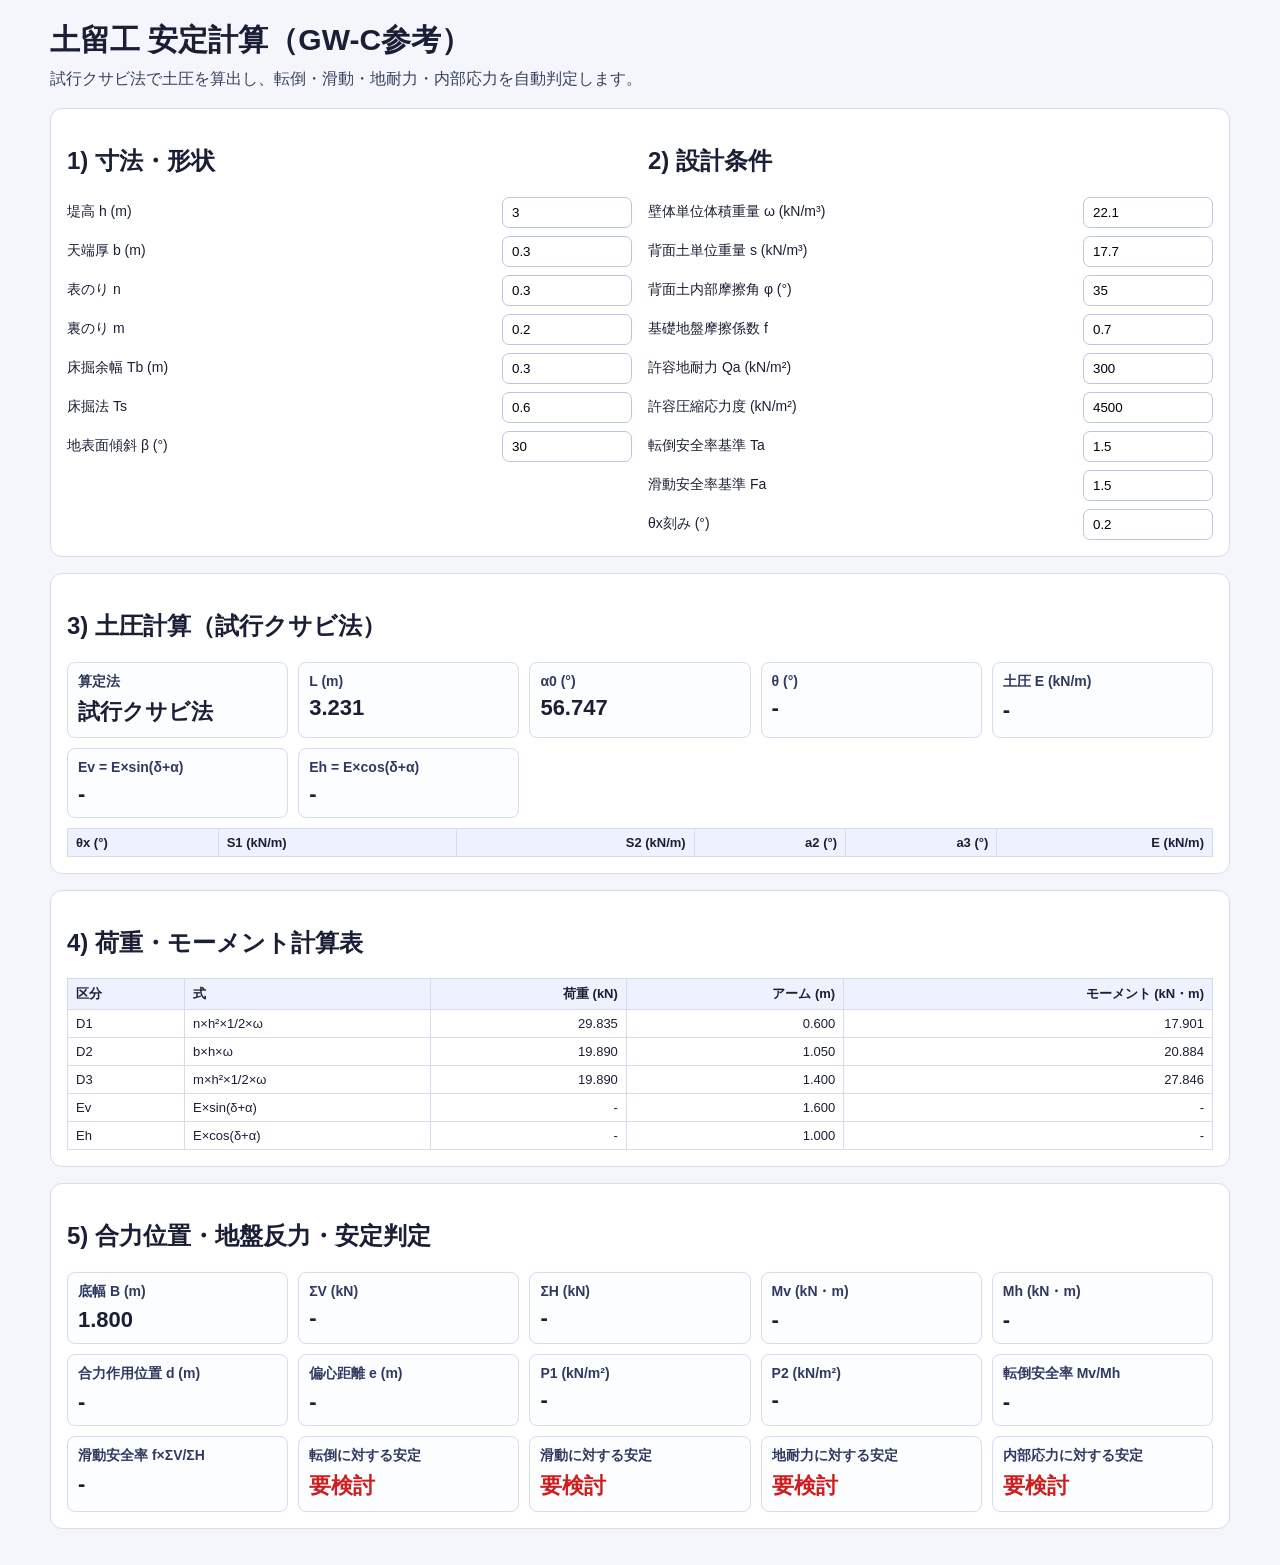
==== 土留工安定計算web/index.html @ aae032aa "Add web-based retaining wall stability calculator" ====
<!doctype html>
<html lang="ja">
<head>
  <meta charset="UTF-8" />
  <meta name="viewport" content="width=device-width, initial-scale=1.0" />
  <title>土留工 安定計算WEB</title>
  <link rel="stylesheet" href="style.css" />
</head>
<body>
  <main class="container">
    <h1>土留工 安定計算（GW-C参考）</h1>
    <p class="lead">試行クサビ法で土圧を算出し、転倒・滑動・地耐力・内部応力を自動判定します。</p>

    <section class="card grid2">
      <div>
        <h2>1) 寸法・形状</h2>
        <div id="geom-fields" class="fields"></div>
      </div>
      <div>
        <h2>2) 設計条件</h2>
        <div id="cond-fields" class="fields"></div>
      </div>
    </section>

    <section class="card">
      <h2>3) 土圧計算（試行クサビ法）</h2>
      <div id="earth-kpis" class="result-grid"></div>
      <table id="wedge-table">
        <thead>
          <tr>
            <th>θx (°)</th><th>S1 (kN/m)</th><th>S2 (kN/m)</th><th>a2 (°)</th><th>a3 (°)</th><th>E (kN/m)</th>
          </tr>
        </thead>
        <tbody></tbody>
      </table>
    </section>

    <section class="card">
      <h2>4) 荷重・モーメント計算表</h2>
      <table id="force-table">
        <thead>
          <tr><th>区分</th><th>式</th><th>荷重 (kN)</th><th>アーム (m)</th><th>モーメント (kN・m)</th></tr>
        </thead>
        <tbody></tbody>
      </table>
    </section>

    <section class="card">
      <h2>5) 合力位置・地盤反力・安定判定</h2>
      <div id="result-kpis" class="result-grid"></div>
    </section>
  </main>

  <script src="script.js"></script>
</body>
</html>
---- 土留工安定計算web/style.css ----
:root { color-scheme: light; }
body { margin: 0; font-family: "Hiragino Kaku Gothic ProN", "Yu Gothic", sans-serif; background: #f4f6fb; color: #1a1f35; }
.container { max-width: 1180px; margin: 0 auto; padding: 20px; }
h1 { margin: 0 0 8px; font-size: 30px; }
.lead { margin: 0 0 18px; color: #374062; }
.card { background: #fff; border: 1px solid #d7dced; border-radius: 12px; padding: 16px; margin-bottom: 16px; }
.grid2 { display: grid; grid-template-columns: repeat(auto-fit, minmax(320px, 1fr)); gap: 16px; }
.fields { display: grid; grid-template-columns: 1fr 130px; gap: 8px 10px; align-items: center; }
.fields label { font-size: 14px; }
.fields input { width: 100%; box-sizing: border-box; padding: 7px 9px; border: 1px solid #bcc5e0; border-radius: 7px; }
table { width: 100%; border-collapse: collapse; margin-top: 10px; font-size: 13px; }
th, td { border: 1px solid #d7dced; padding: 6px 8px; text-align: right; }
th:first-child, td:first-child, th:nth-child(2), td:nth-child(2) { text-align: left; }
th { background: #eef2ff; }
.result-grid { display: grid; grid-template-columns: repeat(auto-fit, minmax(220px, 1fr)); gap: 10px; }
.kpi { border: 1px solid #d7dced; border-radius: 8px; padding: 10px; background: #fcfdff; }
.kpi h3 { margin: 0 0 6px; font-size: 14px; color: #303a60; }
.kpi .v { font-size: 22px; font-weight: 700; }
.pass { color: #0d8a3d; }
.fail { color: #cc2020; }
.sub { font-size: 12px; color: #5f6888; }
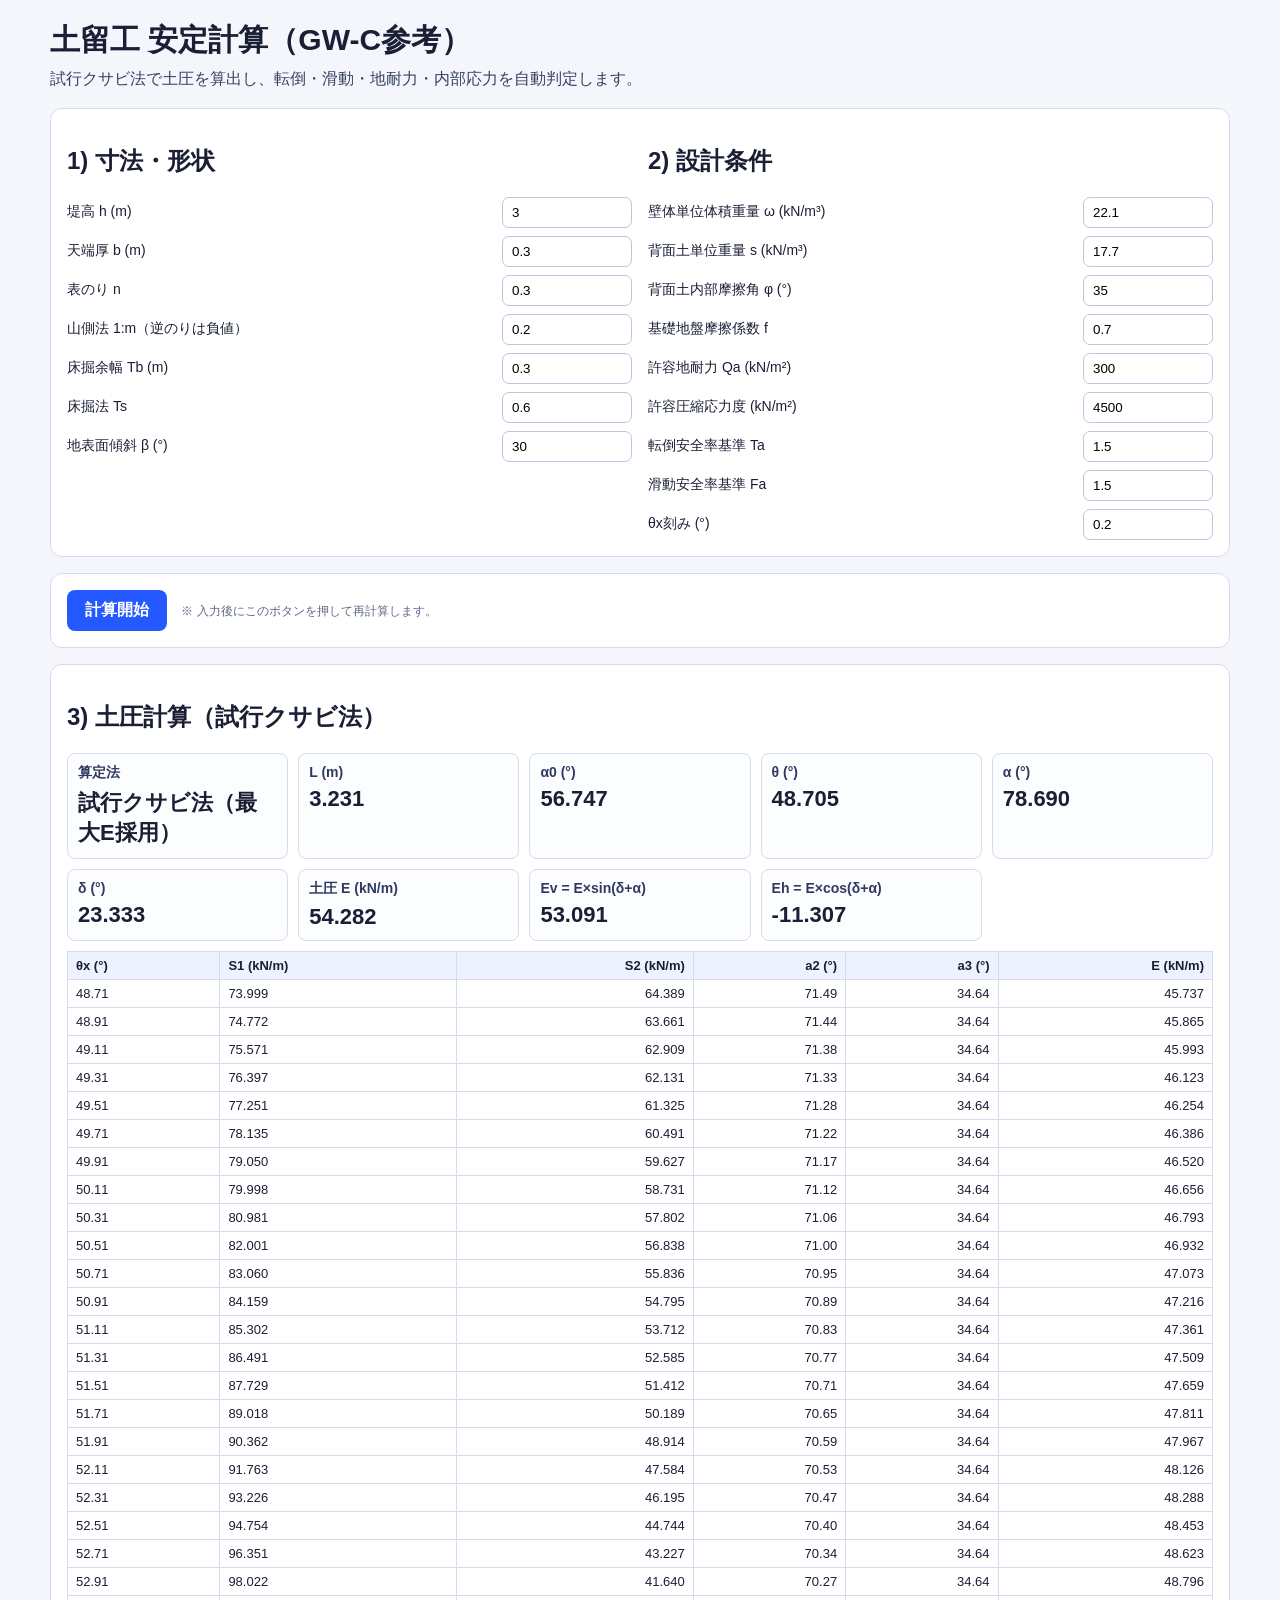
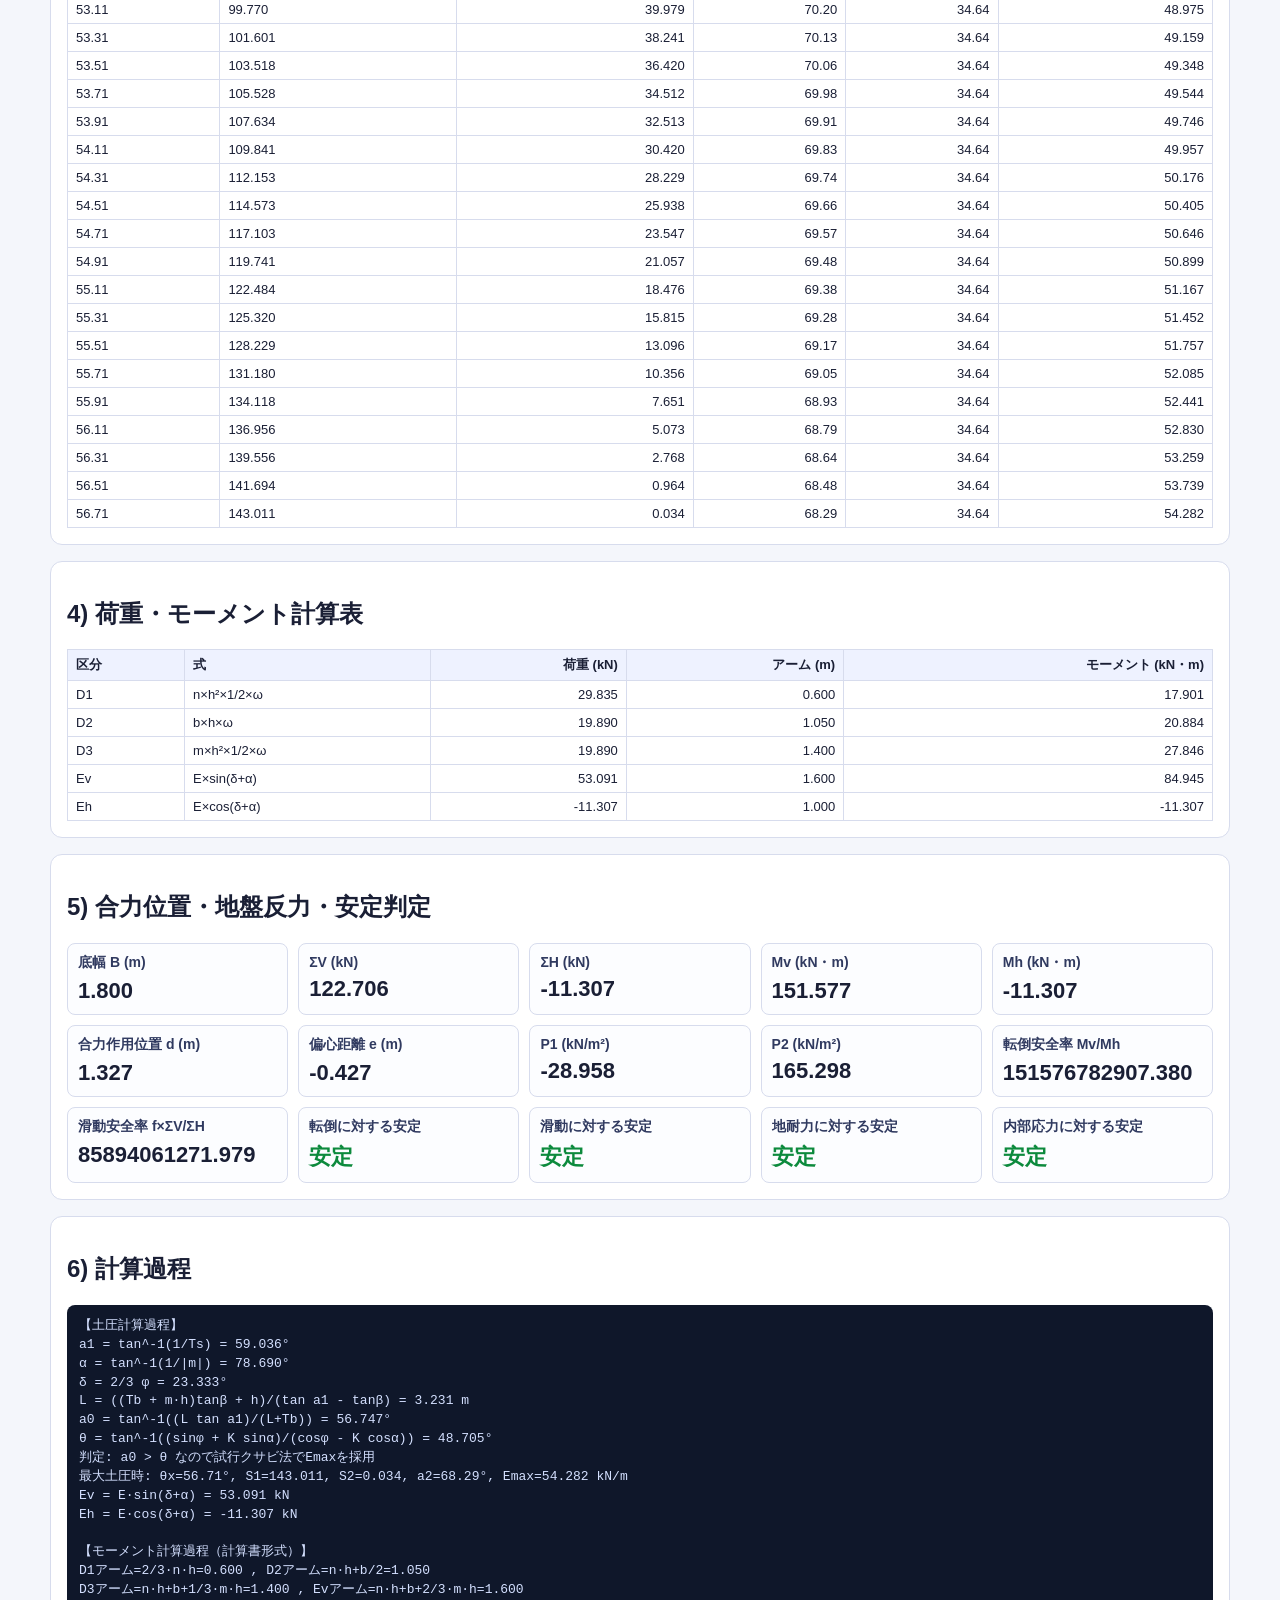
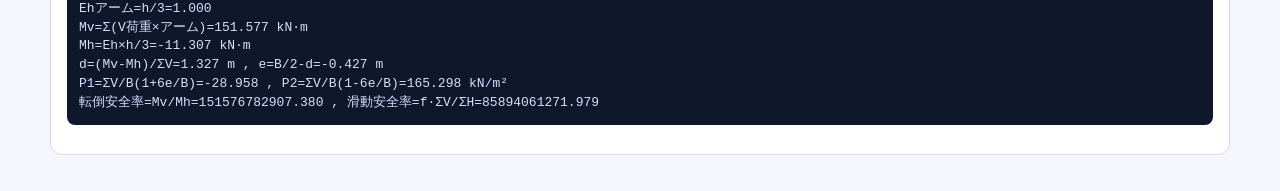
==== commit 542c9d90: "Fix retaining-wall workflow: add calc button, correct moments, show process" ====
--- a/土留工安定計算web/index.html
+++ b/土留工安定計算web/index.html
@@ -20,6 +20,11 @@
         <h2>2) 設計条件</h2>
         <div id="cond-fields" class="fields"></div>
       </div>
+    </section>
+
+    <section class="card">
+      <button id="calc-btn" class="calc-btn">計算開始</button>
+      <span class="sub">※ 入力後にこのボタンを押して再計算します。</span>
     </section>
 
     <section class="card">
@@ -49,6 +54,11 @@
       <h2>5) 合力位置・地盤反力・安定判定</h2>
       <div id="result-kpis" class="result-grid"></div>
     </section>
+
+    <section class="card">
+      <h2>6) 計算過程</h2>
+      <pre id="calc-log" class="log"></pre>
+    </section>
   </main>
 
   <script src="script.js"></script>
--- a/土留工安定計算web/style.css
+++ b/土留工安定計算web/style.css
@@ -8,6 +8,8 @@
 .fields { display: grid; grid-template-columns: 1fr 130px; gap: 8px 10px; align-items: center; }
 .fields label { font-size: 14px; }
 .fields input { width: 100%; box-sizing: border-box; padding: 7px 9px; border: 1px solid #bcc5e0; border-radius: 7px; }
+.calc-btn { border: 0; background: #2459ff; color: #fff; font-size: 16px; font-weight: 700; border-radius: 8px; padding: 10px 18px; cursor: pointer; margin-right: 10px; }
+.calc-btn:hover { background: #1948df; }
 table { width: 100%; border-collapse: collapse; margin-top: 10px; font-size: 13px; }
 th, td { border: 1px solid #d7dced; padding: 6px 8px; text-align: right; }
 th:first-child, td:first-child, th:nth-child(2), td:nth-child(2) { text-align: left; }
@@ -19,3 +21,4 @@
 .pass { color: #0d8a3d; }
 .fail { color: #cc2020; }
 .sub { font-size: 12px; color: #5f6888; }
+.log { background: #0f172a; color: #d4e0ff; border-radius: 8px; padding: 12px; line-height: 1.45; white-space: pre-wrap; }
